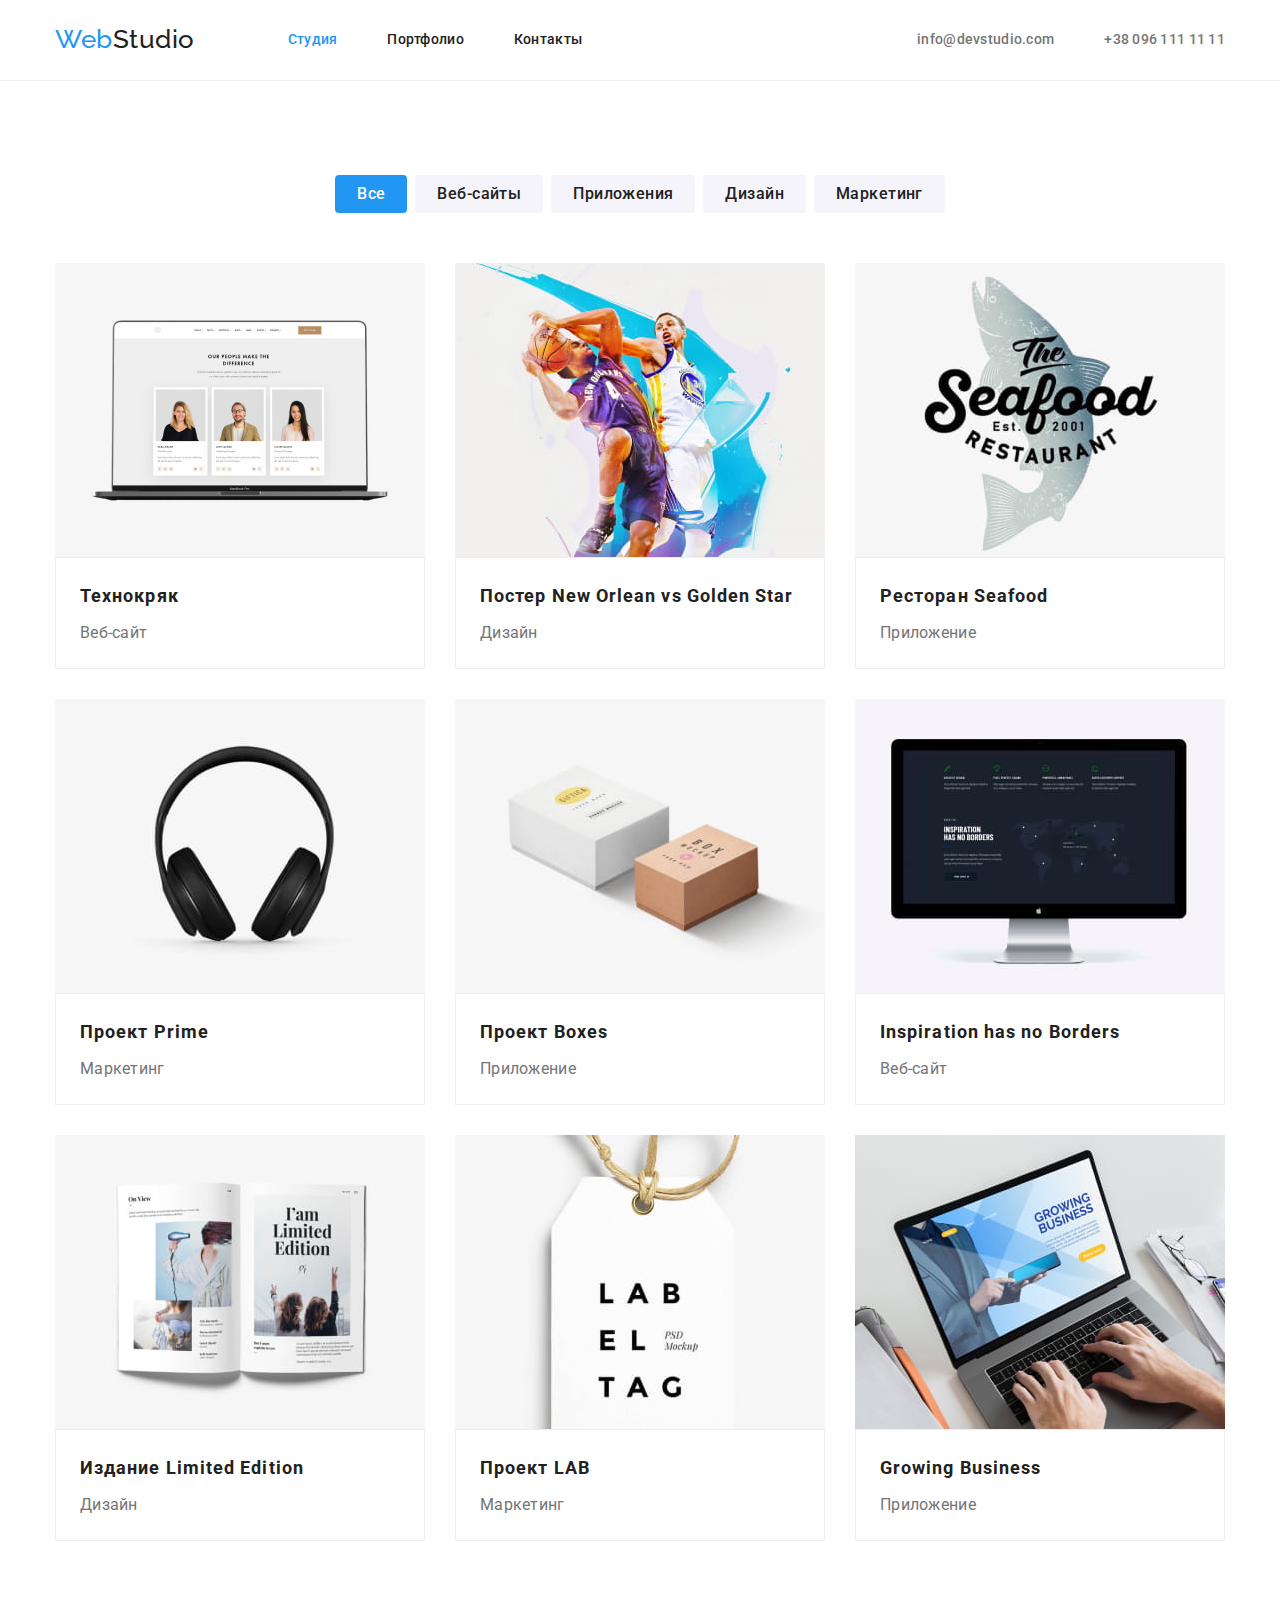
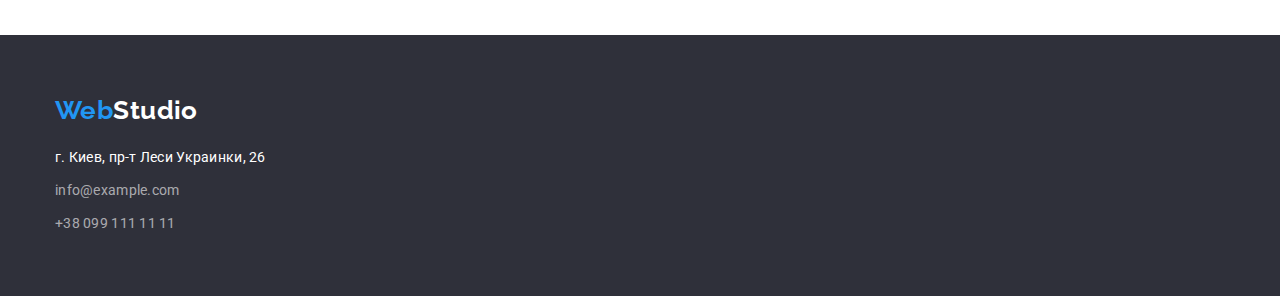
==== portfolio.html @ 2956dabb "cloned recent work" ====
<!DOCTYPE html>
<html lang="ru">
  <head>
    <meta charset="UTF-8" />
    <meta http-equiv="X-UA-Compatible" content="IE=edge" />
    <meta name="viewport" content="width=device-width, initial-scale=1.0" />
    <title>Document</title>
    <link
      href="https://fonts.googleapis.com/css2?family=Raleway:wght@700&family=Roboto:wght@400;500;700;900&display=swap"
      rel="stylesheet"
    />
    <link
      rel="stylesheet"
      href="https://cdnjs.cloudflare.com/ajax/libs/modern-normalize/1.1.0/modern-normalize.min.css"
    />
    <link rel="stylesheet" href="./css/styles.css" />
  </head>
  <body>
    <!-- Шапка сайта -->
    <header class="header-wrap">
      <div class="container main-nav">
        <nav class="nav">
          <a href="" class="logo link"><span class="accent">Web</span>Studio</a>

          <ul class="site-nav list">
            <li class="item">
              <a href="./index.html" class="link current">Студия</a>
            </li>
            <li class="item">
              <a href="./portfolio.html" class="link">Портфолио</a>
            </li>
            <li class="item"><a href="" class="link">Контакты</a></li>
          </ul>
        </nav>

        <ul class="address-nav list">
          <li class="item">
            <a href="mailto:info@devstudio.com" class="link contact"
              >info@devstudio.com</a
            >
          </li>
          <li class="item">
            <a href="tel:+380961111111" class="link contact"
              >+38 096 111 11 11</a
            >
          </li>
        </ul>
      </div>
    </header>

    <main>
      <!-- Герой -->
      <section class="section portfolio-wrap">
        <div class="container">
          <h1 class="visually-hidden">Примеры работ</h1>

          <div class="bnt-container">
            <ul class="filter-items list">
              <li class="item">
                <button type="button" class="btn-filter current">Все</button>
              </li>
              <li class="item">
                <button type="button" class="btn-filter">Веб-сайты</button>
              </li>
              <li class="item">
                <button type="button" class="btn-filter">Приложения</button>
              </li>
              <li class="item">
                <button type="button" class="btn-filter">Дизайн</button>
              </li>
              <li class="item">
                <button type="button" class="btn-filter">Маркетинг</button>
              </li>
            </ul>
          </div>

          <div class="examples-container">
            <ul class="examples-items list">
              <li class="item">
                <a href="" class="link">
                  <img
                    src="./images/web-tech.jpg"
                    class="image"
                    alt="фото сайта Технокряк"
                    width="370"
                  />
                  <div class="text-wrap">
                    <h2 class="heading">Технокряк</h2>
                    <p class="name-filter text">Веб-сайт</p>
                  </div>
                </a>
              </li>

              <li class="item">
                <a href="" class="link">
                  <img
                    src="./images/desigh-poster.jpg"
                    class="image"
                    alt="дизайн постера"
                    width="370"
                  />
                  <div class="text-wrap">
                    <h2 class="heading">Постер New Orlean vs Golden Star</h2>
                    <p class="name-filter text">Дизайн</p>
                  </div>
                </a>
              </li>

              <li class="item">
                <a href="" class="link">
                  <img
                    src="./images/app-restaurant.jpg"
                    class="image"
                    alt="приложение для ресторана"
                    width="370"
                  />
                  <div class="text-wrap">
                    <h2 class="heading">Ресторан Seafood</h2>
                    <p class="name-filter text">Приложение</p>
                  </div>
                </a>
              </li>

              <li class="item">
                <a href="" class="link">
                  <img
                    src="./images/project-prime.jpg"
                    class="image"
                    alt="фото наушники"
                    width="370"
                  />
                  <div class="text-wrap">
                    <h2 class="heading">Проект Prime</h2>
                    <p class="name-filter text">Маркетинг</p>
                  </div>
                </a>
              </li>

              <li class="item">
                <a href="" class="link">
                  <img
                    src="./images/boxes.jpg"
                    class="image"
                    alt="коробки"
                    width="370"
                  />
                  <div class="text-wrap">
                    <h2 class="heading">Проект Boxes</h2>
                    <p class="name-filter text">Приложение</p>
                  </div>
                </a>
              </li>

              <li class="item">
                <a href="" class="link">
                  <img
                    src="./images/web-inspirations.jpg"
                    class="image"
                    alt="монитор с открытым сайтом"
                    width="370"
                  />
                  <div class="text-wrap">
                    <h2 lang="en" class="heading">
                      Inspiration has no Borders
                    </h2>
                    <p class="name-filter text">Веб-сайт</p>
                  </div>
                </a>
              </li>

              <li class="item">
                <a href="" class="link">
                  <img
                    src="./images/desing-limited.jpg"
                    class="image"
                    alt="дизайн издания"
                    width="370"
                  />
                  <div class="text-wrap">
                    <h2 class="heading">Издание Limited Edition</h2>
                    <p class="name-filter text">Дизайн</p>
                  </div>
                </a>
              </li>

              <li class="item">
                <a href="" class="link">
                  <img
                    src="./images/project-lab.jpg"
                    class="image"
                    alt="фото лейбла"
                    width="370"
                  />
                  <div class="text-wrap">
                    <h2 class="heading">Проект LAB</h2>
                    <p class="name-filter text">Маркетинг</p>
                  </div>
                </a>
              </li>

              <li class="item">
                <a href="" class="link">
                  <img
                    src="./images/app-growing.jpg"
                    class="image"
                    alt="фото приложения"
                    width="370"
                  />
                  <div class="text-wrap">
                    <h2 lang="en" class="heading">Growing Business</h2>
                    <p class="name-filter text">Приложение</p>
                  </div>
                </a>
              </li>
            </ul>
          </div>
        </div>
      </section>
    </main>

    <!-- Подвал сайта -->
    <footer class="page-footer">
      <div class="container footer-wrap">
        <a href="" class="logo footer"><span class="accent">Web</span>Studio</a>

        <address>
          <ul class="footer-items list">
            <li class="item">
              <a
                href="https://goo.gl/maps/wA7wwZKrXkQfANAAA"
                target="blank"
                rel="noopener noreferrer"
                class="link address"
                >г. Киев, пр-т Леси Украинки, 26</a
              >
            </li>

            <li class="item">
              <a href="mailto:info@example.com" class="link contact"
                >info@example.com</a
              >
            </li>

            <li class="item">
              <a href="tel:+380991111111" class="link contact"
                >+38 099 111 11 11</a
              >
            </li>
          </ul>
        </address>
      </div>
    </footer>
  </body>
</html>
---- css/styles.css ----
html {
  box-sizing: border-box;
}

*,
*::before,
*::after {
  box-sizing: inherit;
}

:root {
  --text-color: #757575;
  --primary-text-color: #212121;
  --accent-color: #2196f3;
  --primary-white-color: #ffffff;
  --secondary-bg-color: #f5f4fa;
  --footer-contact-color: rgba(255, 255, 255, 0.6);
}

body {
  background-color: var(--primary-white-color);
  color: var(--primary-text-color);

  font-family: Roboto, Arial, sans-serif;
  font-weight: 400;
  font-size: 14px;
  letter-spacing: 0.03em;
  line-height: 1.17;
}

/* Утилиты */

.list {
  padding: 0;
  margin: 0;
  list-style: none;
}

h1,
h2,
h3,
h4,
h5,
h6,
p {
  margin: 0;
}

ul,
ol {
  margin: 0;
  padding: 0;
  list-style: none;
}

button {
  cursor: pointer;
}

.visually-hidden {
  position: absolute;
  white-space: nowrap;
  width: 1px;
  height: 1px;
  overflow: hidden;
  border: 0;
  padding: 0;
  clip: rect(0 0 0 0);
  clip-path: inset(50%);
  margin: -1px;
}

.container {
  margin-left: auto;
  margin-right: auto;
  width: 1200px;
  padding-left: 15px;
  padding-right: 15px;
}

.header-wrap {
  border-bottom: 1px solid #ececec;
}

.main-nav {
  display: flex;
  align-items: center;
}

.nav {
  display: flex;
  align-items: center;
}

.site-nav {
  display: flex;
  margin-left: 93px;
}

.site-nav .item + .item,
.address-nav .item + .item {
  margin-left: 50px;
}

.address-nav {
  display: flex;
  margin-left: auto;
}

.logo {
  padding-top: 24px;
  padding-bottom: 25px;
  color: var(--primary-text-color);
  font-family: Raleway, sans-serif;
  font-weight: 700;
  font-size: 26px;
  line-height: 1.19;
  text-decoration: none;
}

.accent {
  color: var(--accent-color);
}

/* Navigation */

.site-nav .link {
  display: block;
  padding-top: 32px;
  padding-bottom: 32px;

  color: var(--primary-text-color);
}

.site-nav .link:hover,
.site-nav .link:focus {
  color: var(--accent-color);
}

.link {
  font-weight: 500;
  line-height: 1.14;
  letter-spacing: 0.02em;
  text-decoration: none;
}

.link:active {
  color: var(--accent-color);
}

.link.current {
  color: var(--accent-color);
}

.address-nav .link {
  display: block;
  padding-top: 32px;
  padding-bottom: 32px;

  color: var(--text-color);
}

.address-nav .link:hover,
.address-nav .link:focus {
  color: var(--accent-color);
}

/* Hero */

.hero {
  padding-top: 200px;
  padding-bottom: 200px;
  background-color: #2f303a;
}

.hero-title {
  margin-top: 0;
  margin-bottom: 30px;
  margin-left: auto;
  margin-right: auto;
  max-width: 696px;

  color: var(--primary-white-color);

  font-weight: 900;
  font-size: 44px;
  line-height: 1.36;
  text-align: center;
  letter-spacing: 0.06em;
  text-transform: uppercase;
}

.btn-wrap {
  display: flex;
  justify-content: center;
  align-items: center;
}

.btn-primary {
  padding: 10px 32px;
  min-width: 200px;
  border: 0;
  border-radius: 4px;

  color: var(--primary-white-color);
  background-color: var(--accent-color);

  font-family: inherit;
  font-weight: 700;
  font-size: 16px;
  line-height: 1.88;
  letter-spacing: 0.06em;

  cursor: pointer;
}

.btn-primary:hover,
.btn-primary:focus {
  color: var(--accent-color);
  background-color: var(--primary-white-color);
}

/* Section */

.features {
  padding-top: 94px;
}

.feature-list {
  display: flex;
  flex-wrap: wrap;
}

.feature-list .item {
  width: 270px;
}

.item-list:not(:last-child) {
  margin-right: 30px;
}

.feature-list .title {
  font-size: 14px;
  font-weight: 700;
  line-height: 1.14;
  text-transform: uppercase;
}

.list .text {
  margin-top: 10px;
  margin-bottom: 0;
  color: var(--text-color);

  line-height: 1.71;
}

.occupation {
  padding-top: 94px;
  padding-bottom: 94px;
}

.section-title {
  color: var(--primary-text-color);

  font-weight: 700;
  font-size: 36px;
  line-height: 1.17;
  text-align: center;
}

.img-list {
  display: flex;
  flex-wrap: wrap;
  margin-top: 50px;
}

.img-list .item:not(:last-child) {
  margin-right: 30px;
}

/* Features */

.features-items .title {
  color: var(--primary-text-color);
}

/* Members */

.members-wrap {
  padding-top: 94px;
  padding-bottom: 94px;
  background-color: var(--secondary-bg-color);
}

.member-items {
  display: flex;
  flex-wrap: wrap;
  margin-top: 50px;
}

.member-items .item {
  padding-bottom: 30px;
  box-shadow: 0px 1px 1px rgba(0, 0, 0, 0.14), 0px 2px 1px rgba(0, 0, 0, 0.2);
  border-radius: 0px 0px 4px 4px;
}

.member-items .item:not(:last-child) {
  margin-right: 30px;
}

.member-items .name {
  margin-top: 30px;
  margin-bottom: 0;

  color: var(--primary-text-color);

  font-weight: 500;
  font-size: 16px;
  line-height: 1.19;
  text-align: center;
}

.member-items .text {
  margin-top: 10px;

  font-size: 16px;
  line-height: 1.19;
  text-align: center;
}

/* Footer */

.page-footer {
  padding-top: 60px;
  padding-bottom: 60px;
  background-color: #2f303a;
}

.logo.footer {
  color: var(--primary-white-color);
}

.footer-items .address {
  display: block;
  margin-top: 20px;

  color: var(--primary-white-color);
}

.footer-items .contact {
  display: block;
  margin-top: 9px;

  color: var(--footer-contact-color);
}

.footer-items .link:hover,
.footer-items .link:focus {
  color: var(--accent-color);
}

.footer-items .link {
  font-weight: inherit;
  line-height: 1.71;
  text-decoration: none;
  font-style: normal;
}

/* PORTFOLIO */
/* Buttons */

.portfolio-wrap {
  padding-top: 94px;
  padding-bottom: 94px;
}

.filter-items {
  display: flex;
  flex-wrap: wrap;
  justify-content: center;
}

.filter-items .item:not(:last-child) {
  margin-right: 8px;
}

.btn-filter {
  padding: 6px 22px;
  border: 0;
  border-radius: 4px;

  color: var(--primary-text-color);
  background-color: var(--secondary-bg-color);

  font-family: inherit;
  font-weight: 500;
  font-size: 16px;
  line-height: 1.62;
  letter-spacing: inherit;
}

.btn-filter:hover,
.btn-filter:focus {
  color: var(--primary-white-color);
  background-color: var(--accent-color);
}

.btn-filter.current {
  color: var(--primary-white-color);
  background-color: var(--accent-color);

  cursor: pointer;
}

/* Heading Portfolio */

.examples-items {
  display: flex;
  flex-wrap: wrap;
  margin-top: 50px;
}

.examples-items .item {
  width: 370px;
}

.text-wrap {
  padding: 20px 24px;

  border: 1px solid #eeeeee;
  box-sizing: border-box;
}

.examples-items .item:not(:nth-child(3n)) {
  margin-right: 30px;
}

.examples-items .item:not(:nth-last-child(-n + 3)) {
  margin-bottom: 30px;
}

.image {
  display: block;
  line-height: 0;
}

.examples-items .heading {
  color: var(--primary-text-color);

  font-weight: 700;
  font-size: 18px;
  line-height: 2;
  letter-spacing: 0.06em;
}

.examples-items .heading:hover,
.examples-items .heading:focus {
  color: var(--accent-color);
}

.examples-items .text {
  margin-top: 4px;

  font-size: 16px;
  line-height: 1.88;
  font-weight: 400;
}

.examples-items .text:hover,
.examples-items .text:focus {
  color: var(--accent-color);
}
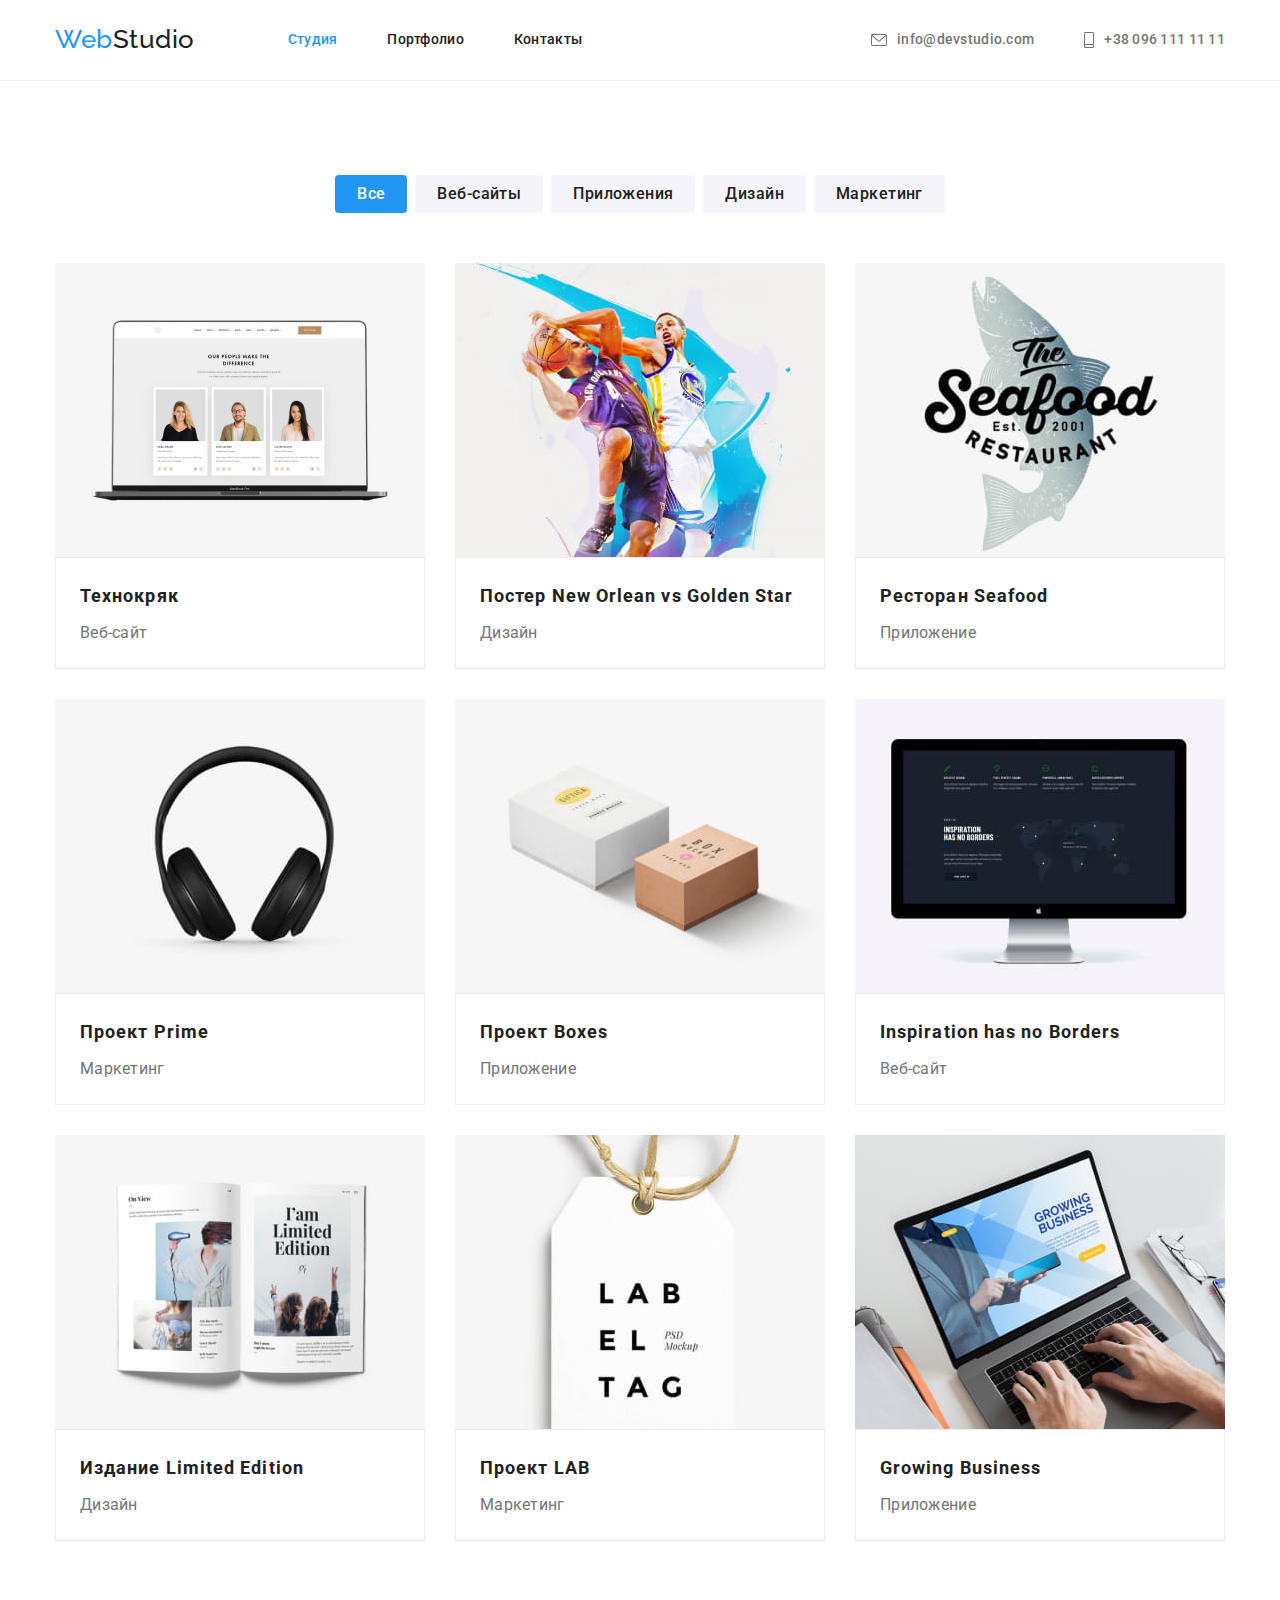
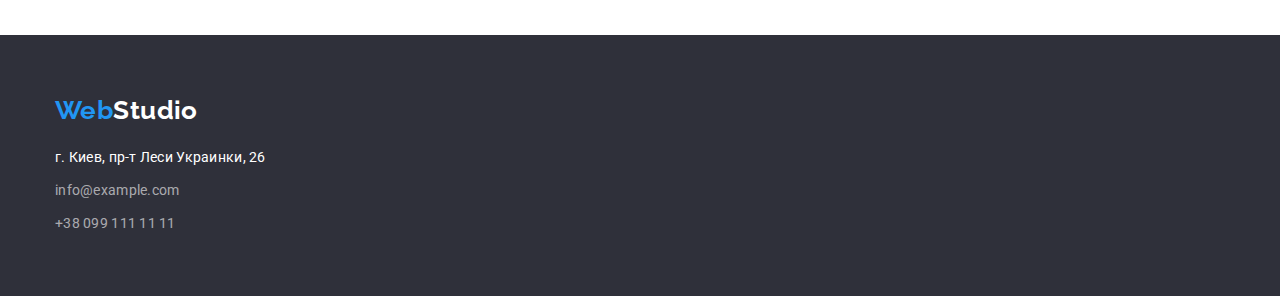
==== commit c82f97bc: "add icons" ====
--- a/portfolio.html
+++ b/portfolio.html
@@ -35,13 +35,19 @@
 
         <ul class="address-nav list">
           <li class="item">
-            <a href="mailto:info@devstudio.com" class="link contact"
-              >info@devstudio.com</a
+            <a href="mailto:info@devstudio.com" class="link contact">
+              <svg class="mobile-icon" width="16" height="12">
+                <use href="./images/icons.svg#envelope"></use>
+              </svg>
+              info@devstudio.com</a
             >
           </li>
           <li class="item">
-            <a href="tel:+380961111111" class="link contact"
-              >+38 096 111 11 11</a
+            <a href="tel:+380961111111" class="link contact">
+              <svg class="mobile-icon" width="10" height="16">
+                <use href="./images/icons.svg#mobile"></use>
+              </svg>
+              +38 096 111 11 11</a
             >
           </li>
         </ul>
--- a/css/styles.css
+++ b/css/styles.css
@@ -165,12 +165,40 @@
   color: var(--accent-color);
 }
 
+.address-nav .contact {
+  display: flex;
+  align-items: center;
+}
+
+.mobile-icon:hover,
+.mobile-icon:focus {
+  fill: var(--accent-color);
+}
+
+.mobile-icon {
+  margin-right: 10px;
+  fill: currentColor;
+}
+
 /* Hero */
 
 .hero {
   padding-top: 200px;
   padding-bottom: 200px;
-  background-color: #2f303a;
+}
+
+.overlay {
+  max-width: 1600px;
+  height: 600px;
+  margin-left: auto;
+  margin-right: auto;
+  background-image: linear-gradient(
+      to right,
+      rgba(47, 48, 58, 0.4),
+      rgba(47, 48, 58, 0.4)
+    ),
+    url(../images/hero-img.jpg);
+  background-size: cover;
 }
 
 .hero-title {
@@ -197,8 +225,9 @@
 }
 
 .btn-primary {
-  padding: 10px 32px;
+  /* padding: 10px 32px; */
   min-width: 200px;
+  height: 50px;
   border: 0;
   border-radius: 4px;
 
@@ -226,6 +255,16 @@
   padding-top: 94px;
 }
 
+.feature-list .feature-icon {
+  display: flex;
+  justify-content: center;
+  align-items: center;
+  height: 120px;
+  margin-bottom: 30px;
+  background: #f5f4fa;
+  border-radius: 4px;
+}
+
 .feature-list {
   display: flex;
   flex-wrap: wrap;
@@ -300,6 +339,7 @@
 
 .member-items .item {
   padding-bottom: 30px;
+  background-color: var(--primary-white-color);
   box-shadow: 0px 1px 1px rgba(0, 0, 0, 0.14), 0px 2px 1px rgba(0, 0, 0, 0.2);
   border-radius: 0px 0px 4px 4px;
 }
@@ -326,6 +366,28 @@
   font-size: 16px;
   line-height: 1.19;
   text-align: center;
+}
+
+.social-list {
+  display: flex;
+  justify-content: center;
+  align-items: center;
+  margin-top: 16px;
+}
+
+.social-item .link {
+  display: flex;
+  align-items: center;
+}
+
+.social-list .social-item {
+  display: flex;
+  justify-content: center;
+  align-items: center;
+  width: 44px;
+  height: 44px;
+  border-radius: 50%;
+  background-color: transparent;
 }
 
 /* Footer */
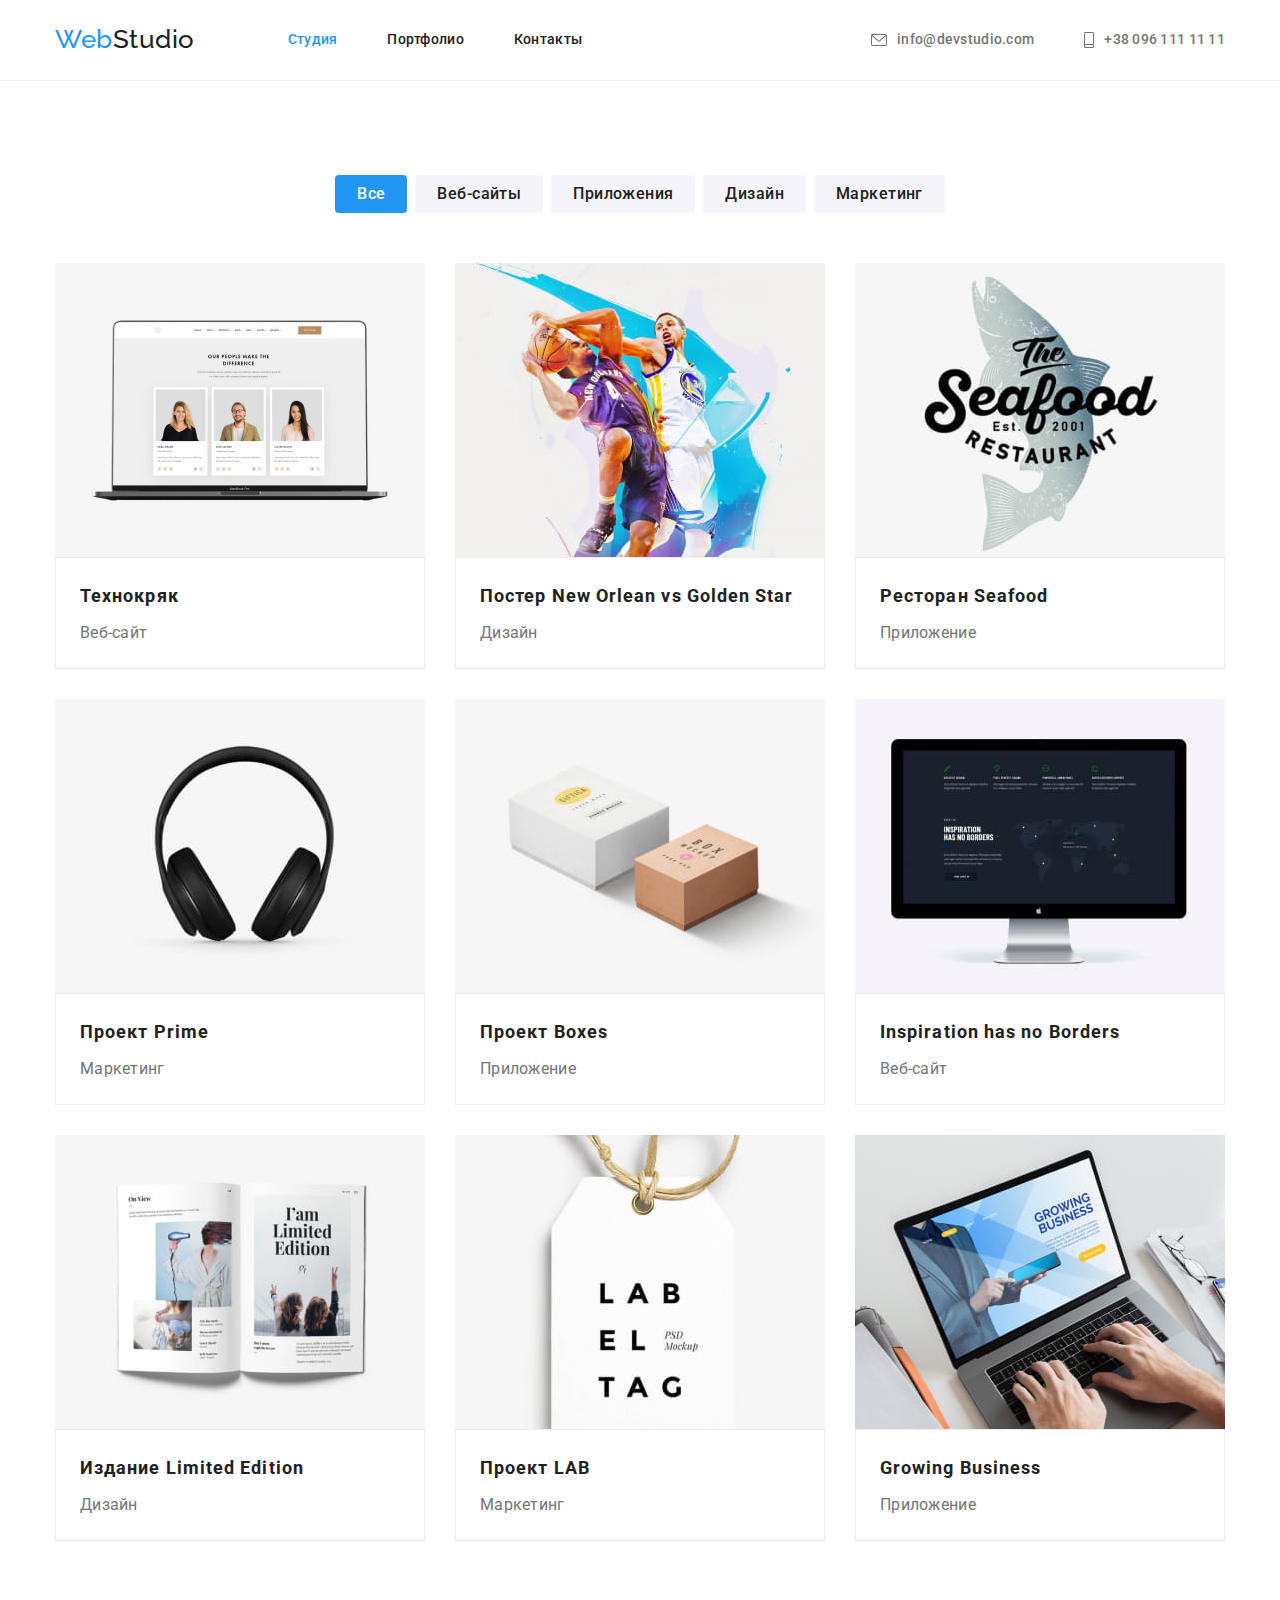
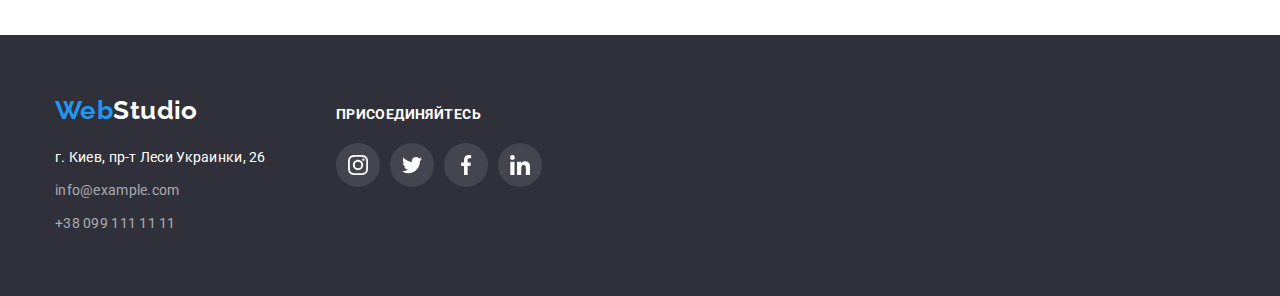
==== commit cdb00750: "added icon styles" ====
--- a/portfolio.html
+++ b/portfolio.html
@@ -227,33 +227,71 @@
     <!-- Подвал сайта -->
     <footer class="page-footer">
       <div class="container footer-wrap">
-        <a href="" class="logo footer"><span class="accent">Web</span>Studio</a>
-
-        <address>
-          <ul class="footer-items list">
-            <li class="item">
-              <a
-                href="https://goo.gl/maps/wA7wwZKrXkQfANAAA"
-                target="blank"
-                rel="noopener noreferrer"
-                class="link address"
-                >г. Киев, пр-т Леси Украинки, 26</a
-              >
-            </li>
-
-            <li class="item">
-              <a href="mailto:info@example.com" class="link contact"
-                >info@example.com</a
-              >
-            </li>
-
-            <li class="item">
-              <a href="tel:+380991111111" class="link contact"
-                >+38 099 111 11 11</a
-              >
+        <div class="address-wrap">
+          <a href="" lang="en" class="logo footer"
+            ><span class="accent">Web</span>Studio</a
+          >
+
+          <address class="address-section">
+            <ul class="footer-items list">
+              <li class="item">
+                <a
+                  href="https://goo.gl/maps/wA7wwZKrXkQfANAAA"
+                  target="blank"
+                  rel="noopener noreferrer"
+                  class="link address"
+                  >г. Киев, пр-т Леси Украинки, 26</a
+                >
+              </li>
+
+              <li class="item">
+                <a href="mailto:info@example.com" class="link contact"
+                  >info@example.com</a
+                >
+              </li>
+
+              <li class="item">
+                <a href="tel:+380991111111" class="link contact"
+                  >+38 099 111 11 11</a
+                >
+              </li>
+            </ul>
+          </address>
+        </div>
+
+        <div class="community">
+          <p class="community-title">присоединяйтесь</p>
+          <ul class="community-list">
+            <li class="community-item list">
+              <a href="https://www.instagram.com/" class="community-link link">
+                <svg class="community-icon" width="20" height="20">
+                  <use href="./images/icons.svg#instagram"></use>
+                </svg>
+              </a>
+            </li>
+            <li class="community-item list">
+              <a href="https://www.twitter.com/" class="community-link link">
+                <svg class="community-icon" width="20" height="20">
+                  <use href="./images/icons.svg#twitter"></use>
+                </svg>
+              </a>
+            </li>
+            <li class="community-item list">
+              <a href="https://www.facebook.com/" class="community-link link">
+                <svg class="community-icon" width="20" height="20">
+                  <use href="./images/icons.svg#facebook"></use>
+                </svg>
+              </a>
+            </li>
+            <li class="community-item list">
+              <a href="https://www.linkedin.com/" class="community-link link">
+                <svg class="community-icon" width="20" height="20">
+                  <use href="./images/icons.svg#linkedin"></use>
+                </svg>
+              </a>
             </li>
           </ul>
-        </address>
+        </div>
       </div>
     </footer>
   </body>
--- a/css/styles.css
+++ b/css/styles.css
@@ -380,7 +380,11 @@
   align-items: center;
 }
 
-.social-list .social-item {
+.social-item:not(:last-child) {
+  margin-right: 10px;
+}
+
+.social-link {
   display: flex;
   justify-content: center;
   align-items: center;
@@ -390,7 +394,80 @@
   background-color: transparent;
 }
 
+.social-link:hover,
+.social-link:focus {
+  background-color: var(--accent-color);
+}
+
+.social-icon {
+  fill: #afb1b8;
+}
+
+.social-item:hover .social-icon,
+.social-item:focus .social-icon {
+  fill: var(--primary-white-color);
+}
+
+.clients {
+  padding-top: 94px;
+  padding-bottom: 94px;
+}
+
+.clients-title {
+  text-align: center;
+  margin-left: auto;
+  margin-right: auto;
+  margin-bottom: 50px;
+
+  font-size: 36px;
+  line-height: 1.17;
+}
+
+.clients-list {
+  display: flex;
+  justify-content: space-between;
+}
+
+.clients-item {
+  width: 170px;
+  height: 92px;
+}
+
+.clients-link {
+  width: 100%;
+  height: 100%;
+  display: flex;
+  align-items: center;
+  justify-content: center;
+  border: 1px solid #afb1b8;
+  border-radius: 4px;
+}
+
+.clients-icon {
+  fill: #afb1b8;
+}
+
+.clients-link:hover,
+.clients-link:focus {
+  border: 1px solid var(--accent-color);
+}
+
+.clients-link:hover .clients-icon,
+.clients-link:focus .clients-icon {
+  fill: var(--accent-color);
+}
+
 /* Footer */
+
+.page-footer .footer-wrap {
+  display: flex;
+}
+
+.address-wrap {
+  display: flex;
+  flex-direction: column;
+  margin-right: 70px;
+}
 
 .page-footer {
   padding-top: 60px;
@@ -399,13 +476,13 @@
 }
 
 .logo.footer {
+  padding: 0;
+  margin-bottom: 20px;
   color: var(--primary-white-color);
 }
 
 .footer-items .address {
   display: block;
-  margin-top: 20px;
-
   color: var(--primary-white-color);
 }
 
@@ -428,8 +505,54 @@
   font-style: normal;
 }
 
-/* PORTFOLIO */
-/* Buttons */
+.community {
+  min-width: 206px;
+  margin-top: 12px;
+  display: flex;
+  flex-direction: column;
+  /* justify-content: center; */
+}
+
+.community-title {
+  display: flex;
+  margin-bottom: 20px;
+
+  font-weight: 700;
+  font-size: 14px;
+  line-height: 1.14;
+  text-transform: uppercase;
+  color: var(--primary-white-color);
+}
+
+.community-list {
+  display: flex;
+}
+
+.community-item:not(:last-child) {
+  margin-right: 10px;
+}
+
+.community-link {
+  display: flex;
+  justify-content: center;
+  align-items: center;
+  width: 44px;
+  height: 44px;
+  border-radius: 50%;
+  background-color: rgba(255, 255, 255, 0.1);
+}
+
+.community-icon {
+  fill: var(--primary-white-color);
+}
+
+.community-link:hover,
+.community-link:focus {
+  background-color: var(--accent-color);
+}
+
+/* ---------------------------PORTFOLIO -------------------------*/
+/* ----------------------------Buttons ----------------------------*/
 
 .portfolio-wrap {
   padding-top: 94px;
@@ -486,6 +609,11 @@
   width: 370px;
 }
 
+.examples-items .item:hover {
+  box-shadow: 0px 1px 1px rgba(0, 0, 0, 0.12), 0px 4px 4px rgba(0, 0, 0, 0.06),
+    1px 4px 6px rgba(0, 0, 0, 0.16);
+}
+
 .text-wrap {
   padding: 20px 24px;
 
